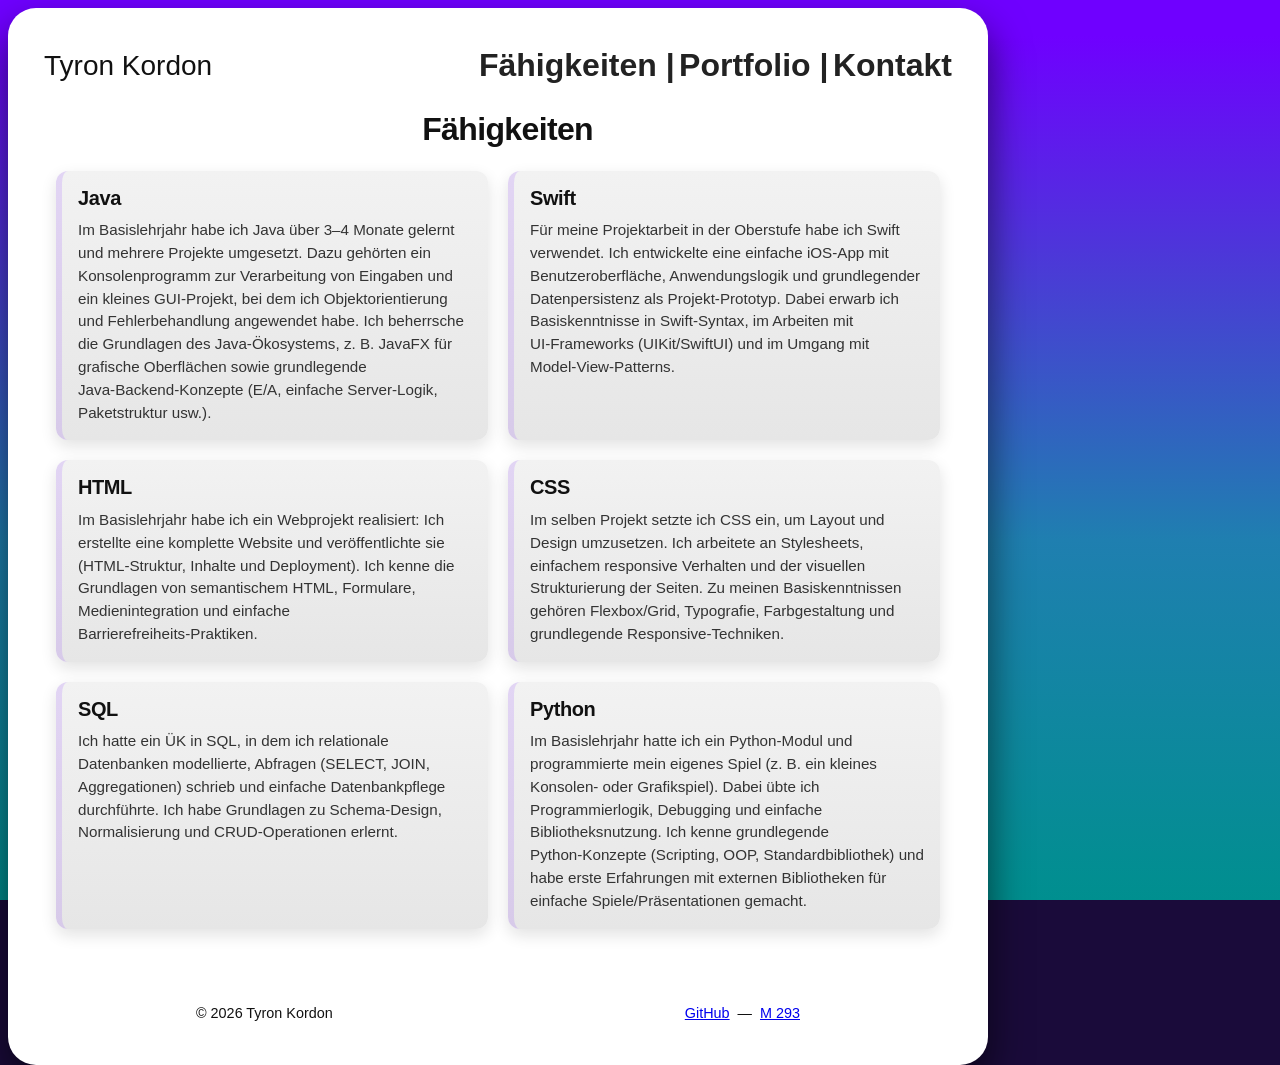
==== Fähigkeiten.html @ 7b0fc05e "add in every html file a div class named card and fixed style bugs because the mobile width(402px) h" ====
<!doctype html>
<html lang="de">
  <head>
    <meta charset="utf-8" />
    <meta name="viewport" content="width=device-width, initial-scale=1" />
    <link rel="stylesheet" href="css/styles.css" />
    <title>Tyron Kordon - Fähigkeiten</title>
  </head>
  <body class ="index-page">
   <div class="card">
   <header>
      <a href="index.html"><h3 class="header-title">Tyron Kordon</h3></a>
      <nav>
        <a href="Fähigkeiten.html" class="nav-link">Fähigkeiten |</a>
        <a href="Portfolio.html" class="nav-link">Portfolio |</a>
        <a href="Kontakt.html" class="nav-link">Kontakt</a>
      </nav>
    </header>

    <main>
      <section>
        <h1 class="page-title">Fähigkeiten</h1>

        <div class="skills-list">
          <article class="skill">
            <h2>Java</h2>
            <p class="skill-description">
              Im Basislehrjahr habe ich Java über 3–4 Monate gelernt und mehrere
              Projekte umgesetzt. Dazu gehörten ein Konsolenprogramm zur
              Verarbeitung von Eingaben und ein kleines GUI‑Projekt, bei dem ich
              Objektorientierung und Fehlerbehandlung angewendet habe. Ich
              beherrsche die Grundlagen des Java‑Ökosystems, z. B. JavaFX für
              grafische Oberflächen sowie grundlegende Java‑Backend‑Konzepte
              (E/A, einfache Server‑Logik, Paketstruktur usw.).
            </p>
          </article>

          <article class="skill">
            <h2>Swift</h2>
            <p class="skill-description">
              Für meine Projektarbeit in der Oberstufe habe ich Swift verwendet.
              Ich entwickelte eine einfache iOS‑App mit Benutzeroberfläche,
              Anwendungslogik und grundlegender Datenpersistenz als
              Projekt‑Prototyp. Dabei erwarb ich Basiskenntnisse in
              Swift‑Syntax, im Arbeiten mit UI‑Frameworks (UIKit/SwiftUI) und im
              Umgang mit Model‑View‑Patterns.
            </p>
          </article>

          <article class="skill">
            <h2>HTML</h2>
            <p class="skill-description">
              Im Basislehrjahr habe ich ein Webprojekt realisiert: Ich erstellte
              eine komplette Website und veröffentlichte sie (HTML‑Struktur,
              Inhalte und Deployment). Ich kenne die Grundlagen von semantischem
              HTML, Formulare, Medienintegration und einfache
              Barrierefreiheits‑Praktiken.
            </p>
          </article>

          <article class="skill">
            <h2>CSS</h2>
            <p class="skill-description">
              Im selben Projekt setzte ich CSS ein, um Layout und Design
              umzusetzen. Ich arbeitete an Stylesheets, einfachem responsive
              Verhalten und der visuellen Strukturierung der Seiten. Zu meinen
              Basiskenntnissen gehören Flexbox/Grid, Typografie, Farbgestaltung
              und grundlegende Responsive‑Techniken.
            </p>
          </article>

          <article class="skill">
            <h2>SQL</h2>
            <p class="skill-description">
              Ich hatte ein ÜK in SQL, in dem ich relationale Datenbanken
              modellierte, Abfragen (SELECT, JOIN, Aggregationen) schrieb und
              einfache Datenbankpflege durchführte. Ich habe Grundlagen zu
              Schema‑Design, Normalisierung und CRUD‑Operationen erlernt.
            </p>
          </article>

          <article class="skill">
            <h2>Python</h2>
            <p class="skill-description">
              Im Basislehrjahr hatte ich ein Python‑Modul und programmierte mein
              eigenes Spiel (z. B. ein kleines Konsolen‑ oder Grafikspiel).
              Dabei übte ich Programmierlogik, Debugging und einfache
              Bibliotheksnutzung. Ich kenne grundlegende Python‑Konzepte
              (Scripting, OOP, Standardbibliothek) und habe erste Erfahrungen
              mit externen Bibliotheken für einfache Spiele/Präsentationen
              gemacht.
            </p>
          </article>
        </div>
      </section>
    </main>

    <footer class="footer">
      <nav class="footer-nav">
        <p id="Tyron-Kordon">&copy; 2026 Tyron Kordon</p>
          <div class="footer-links">
            <a href="https://github.com/Tyron-Kordon" class="github-link" target="_blank">GitHub</a>
            <span class="sep">—</span>
            <a
              href="https://www.modulbaukasten.ch/module/293/1/de-DE?degree=13d8d40b-6d82-eb11-a812-0022486f6f83&title=Webauftritt-erstellen-und-veröffentlichen"
              class="modulbaukasten-link"
              target="_blank"
              >M 293</a
            >
          </div>
      </nav>
    </footer>
   </div>
  </body>
</html>
---- css/styles.css ----
html {
  height: 100%;
  margin: 0;
  padding-bottom: 7.7rem; /* space for footer */
  background-color: #1a0b3a; /* dark base to enhance contrast */
  /* vibrant purple-to-teal background using radial highlight + linear gradient */
  background-image:
    radial-gradient(
      900px 420px at 50% 0%,
      rgba(111, 0, 255, 0.95),
      rgba(111, 0, 255, 0) 35%
    ),
    linear-gradient(180deg, #6f00ff 4%, #4a3bd6 30%, #1f7fb0 60%, #008f8f 100%);
  background-repeat: no-repeat;
  background-attachment: fixed;
}

/* Centered white card with rounded corners and teal border */
body.index-page {
  padding: 20px;
  max-width: 600px;
  background: #fff;
  border-radius: 28px;
  box-shadow: 0 20px 40px rgba(0, 0, 0, 0.6);
  border: none; /* remove blue/teal outline */

  /* Portfolio: ensure page title stays above images and images are centered */
  h1 {
    position: relative;
    z-index: 20;
    display: inline-block;
    padding: 0 0.6rem;
    margin-top: 0.6rem;
    text-align: center;
  }

  /* header nav underline on hover (applies on Portfolio too) */
  header .nav-link:hover,
  header .nav-link:focus {
    text-decoration: underline;
    text-underline-offset: 4px;
  }
  box-sizing: border-box;
  display: flex;
  flex-direction: column;
  min-height: calc(100vh - 3rem);
  font-family: "Segoe UI", Tahoma, Geneva, Verdana, sans-serif;
}

header {
  display: flex;
  align-items: center;
  justify-content: space-between;
  gap: 1rem;
  margin-bottom: 1.2rem;
  padding-top: 0.2rem;
}

.header-title {
  margin: 0;
  font-size: 1.35rem;
  font-weight: 500;
  color: #111;
  text-decoration: none;
}

.header-title:link {
  text-decoration: none;
}

header > a,
header > a:link,
header > a:visited,
header > a:hover,
header > a:active {
  text-decoration: none;
  color: inherit;
}

header > a .header-title {
  text-decoration: none;
}

.nav-link {
  text-decoration: none;
  color: #222;
  font-size: 0.75rem;
  font-weight: 600;
}

.footer {
  margin-top: auto;
  padding-top: 1.25rem;
}

.footer-nav {
  display: flex;
  align-items: center;
  justify-content: space-between;
  gap: 1rem;
  width: 100%;
}

/* Footer text styling */
.footer-nav p,
.footer-links {
  color: #111;
  font-size: 0.9rem;
}

h1, .page-title {
  font-family: "Segoe UI", Tahoma, Geneva, Verdana, sans-serif;
  font-size: 2.2rem;
  line-height: 1.05;
  margin: 0 0 1rem 0;
  color: #111;
  font-weight: 800;
  text-align: center;
  letter-spacing: -0.02em;
}

.project-title, .about-me h2, .contact-column h2, h1 {
  font-family: "Segoe UI", Tahoma, Geneva, Verdana, sans-serif;
  font-size: 1.6rem;
  line-height: 1.15;
  margin: 1.25rem 0 0.75rem 0;
  color: #111;
  font-weight: 700;
  text-align: center;
}




.footer-links {
  display: flex;
  align-items: center;
  gap: 0.5rem;
}

#Tyron-Kordon {
  margin: 0;
}

.profile-pic {
  display: block;
  margin: 0.5rem auto 1.1rem auto;
  width: 300px;
  height: 300px;
  object-fit: cover;
  border-radius: 50%;
  border: none;
  box-shadow: 0 6px 18px rgba(0, 0, 0, 0.25);
}

.about-me {
  text-align: center;
  padding: 0 0.5rem 1.25rem 0.5rem;
}

.about-me h1 {
  font-size: 2.0rem;
  margin: 0 0 1rem 0;
  font-weight: 800;
}

.about-me p {
  max-width: 44rem;
  margin: 0.5rem auto;
  line-height: 1.8;
  color: #222;
  font-size: 1.05rem;
}

/* Navigation buttons styled like pills */
.nav-buttons {
  display: grid;
  grid-template-columns: repeat(2, minmax(140px, 1fr));
  gap: 1rem 1.25rem;
  justify-content: center;
  padding: 2rem 0 1.2rem 0;
  max-width: 360px;
  margin: 0 auto;
}

.nav-buttons button {
  border: none;
  color: #fff;
  padding: 0.65rem 1.6rem;
  border-radius: 20px;
  font-size: 1rem;
  cursor: pointer;
  box-shadow: 0 6px 14px rgba(0, 0, 0, 0.25);
}

.fähigkeiten-button {
  background: #344650;
}
.kontakt-button {
  background: #e45a44;
  grid-column: 1 / -1;
  justify-self: center;
  min-width: 140px;
}
.portfolio-button {
  background: #2fb46a;
}

.nav-buttons button:hover {
  transform: translateY(-3px);
}



.skills-list {
  display: grid;
  grid-template-columns: 1fr;
  gap: 1rem;
  padding: 0.5rem;
}

.skill {
  background: linear-gradient(180deg, #f2f2f2, #e6e6e6);
  border-radius: 12px;
  padding: 1rem;
  box-shadow: 0 6px 16px rgba(15, 15, 15, 0.12);
  margin-bottom: 0;
  border-left: 6px solid rgba(111, 0, 255, 0.12);
  transition:
    transform 200ms ease,
    box-shadow 200ms ease,
    border-color 200ms ease;
}

.skill:hover {
  transform: translateY(-6px);
  box-shadow: 0 14px 30px rgba(15, 15, 15, 0.18);
  border-left-color: rgba(111, 0, 255, 0.28);
}

.skill h2 {
  margin: 0 0 0.35rem 0;
  font-size: 1.25rem;
  color: #111;
  font-weight: 800;
  letter-spacing: -0.02em;
}

.skill-description {
  margin: 0;
  padding-top: 0.25rem;
  font-size: 0.95rem;
  color: #333;
  line-height: 1.5;
}

h1 {
  font-size: 2.2rem;
  margin: 0 0 1rem 0;
  color: #111;
  padding: 0.5rem 0.5rem 0 0.5rem;
}

@media (min-width: 820px) {
  .skills-list {
    grid-template-columns: 1fr 1fr;
    gap: 1.25rem;
  }
  body.index-page {
    max-width: 980px;
  }
}



.project-title {
  font-size: 1.3rem;
  text-align: center;
  margin: 0.5rem 0 0.25rem 0;
  color: #111;
  font-weight: 500;
}

.project-description {
  color: #333;
  text-align: center;
  padding-bottom: 1rem;
}

.project-image {
  display: block;
  margin-bottom: 1rem;
  width: 100%;
  max-width: 400px;
  height: auto;
  border-radius: 12px;
  box-shadow: 0 6px 18px rgba(0, 0, 0, 0.25);
}

.page-title {
  font-size: 2rem;
  text-align: center;
  color: #111;
  padding: 0.5rem;
  display: block;
  margin: 0 auto 1rem;
  width: 100%;
}

/* Kontakt page specific layout adjustments */
main {
  padding: 0 1.25rem 1.5rem 1.25rem;
}

.contact-photo {
  text-align: center;
  margin: 1.5rem 0;
}

.contact-image {
  width: 340px;
  max-width: 80%;
  height: auto;
  display: inline-block;
  border-radius: 8px;
  box-shadow: 0 10px 30px rgba(0,0,0,0.18);
}

.contact-layout {
  padding: 0 0.6rem 2.5rem 0.6rem;
  display: block;
}

.contact-column {
  max-width: 720px;
  margin: 0 auto;
  padding: 0 0.5rem;
  color: #111;
}

.contact-column h2 {
  text-align: left;
  font-size: 2rem;
  margin: 2.5rem 0 0.6rem 0;
  font-weight: 800;
  color: #111;
}

.contact-column p {
  text-align: left;
  font-size: 1.05rem;
  line-height: 1.7;
  color: #222;
  margin: 0 0 1.25rem 0;
}

/* Footer spacing similar to screenshot: three items spaced evenly */
.footer-nav {
  display: flex;
  align-items: center;
  justify-content: space-around;
  gap: 1rem;
  width: 100%;
  padding: 1.5rem 0;
}



.instagram-link{
  text-decoration: none;
}

.instagram-link:hover {
  color: #401482;
  font-weight: 600;
}


/* ===== IPAD LAYOUT ===== */

@media (min-width: 800px) {
  .header-title {
    font-size: 1.75rem;
    padding-left: 1rem;
    padding-top: 1rem;
  }

  nav {
    padding-right: 1rem;
    padding-top: 1rem;
  }  
}

@media (min-width: 800px) {
  .nav-link {
    font-size: 2rem;
  }
}
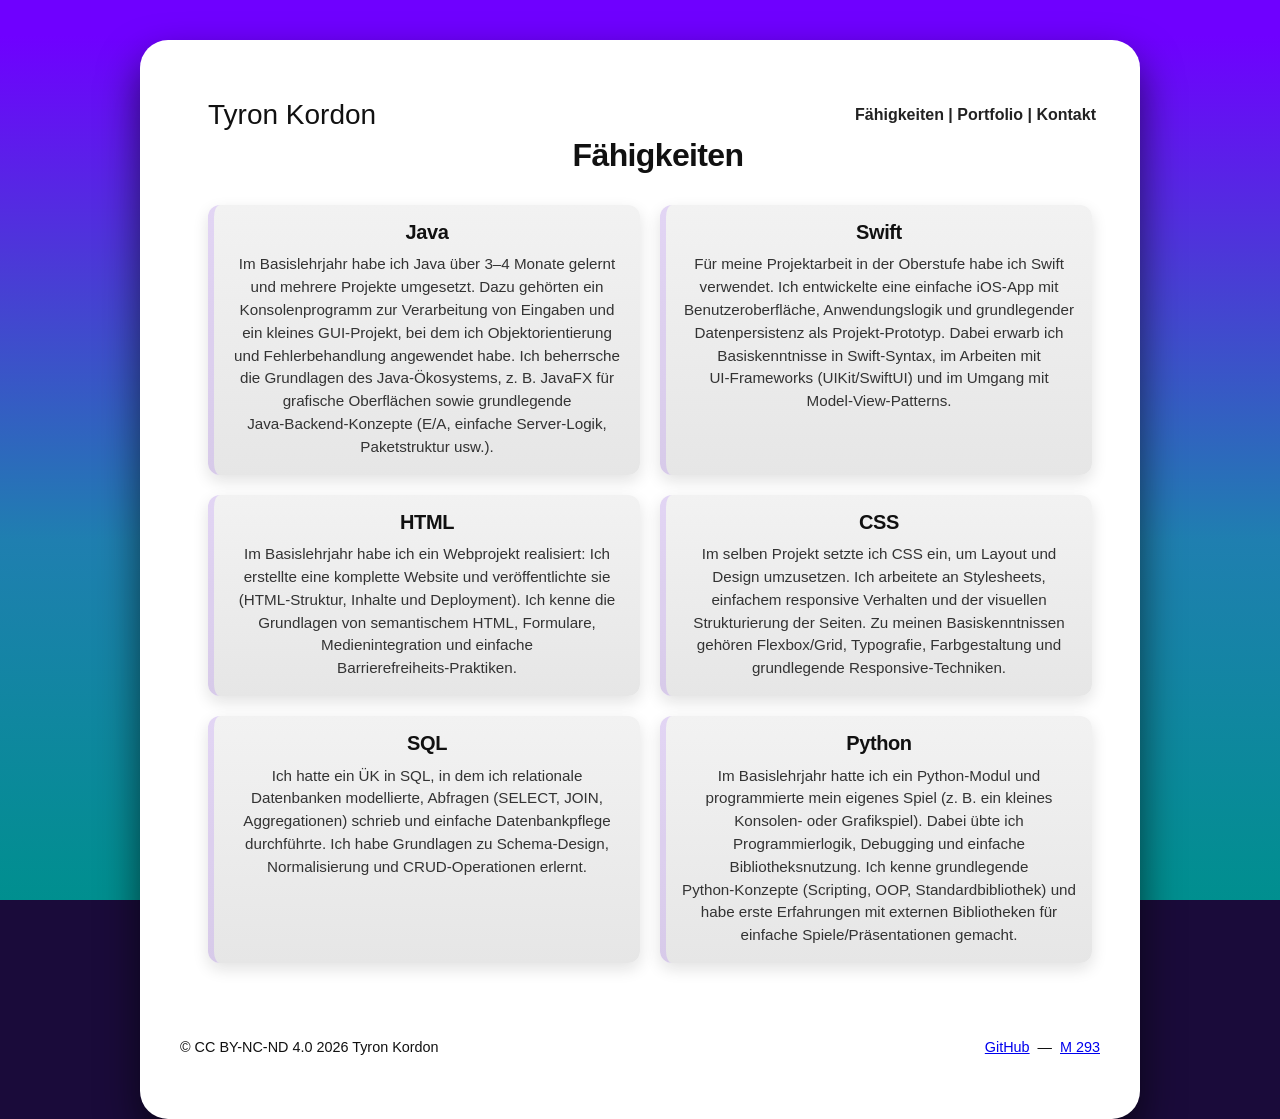
==== commit 3bd747e5: "add copyright symboles" ====
--- a/Fähigkeiten.html
+++ b/Fähigkeiten.html
@@ -97,7 +97,7 @@
 
     <footer class="footer">
       <nav class="footer-nav">
-        <p id="Tyron-Kordon">&copy; 2026 Tyron Kordon</p>
+        <p id="Tyron-Kordon">&copy; CC BY-NC-ND 4.0 2026 Tyron Kordon</p>
           <div class="footer-links">
             <a href="https://github.com/Tyron-Kordon" class="github-link" target="_blank">GitHub</a>
             <span class="sep">—</span>
--- a/css/styles.css
+++ b/css/styles.css
@@ -15,37 +15,20 @@
   background-attachment: fixed;
 }
 
-/* Centered white card with rounded corners and teal border */
+/* Global typography and base layout for index page */
 body.index-page {
   padding: 20px;
-  max-width: 600px;
   background: #fff;
   border-radius: 28px;
   box-shadow: 0 20px 40px rgba(0, 0, 0, 0.6);
   border: none; /* remove blue/teal outline */
-
-  /* Portfolio: ensure page title stays above images and images are centered */
-  h1 {
-    position: relative;
-    z-index: 20;
-    display: inline-block;
-    padding: 0 0.6rem;
-    margin-top: 0.6rem;
-    text-align: center;
-  }
-
-  /* header nav underline on hover (applies on Portfolio too) */
-  header .nav-link:hover,
-  header .nav-link:focus {
-    text-decoration: underline;
-    text-underline-offset: 4px;
-  }
   box-sizing: border-box;
   display: flex;
   flex-direction: column;
   min-height: calc(100vh - 3rem);
   font-family: "Segoe UI", Tahoma, Geneva, Verdana, sans-serif;
 }
+
 
 header {
   display: flex;
@@ -61,10 +44,6 @@
   font-size: 1.35rem;
   font-weight: 500;
   color: #111;
-  text-decoration: none;
-}
-
-.header-title:link {
   text-decoration: none;
 }
 
@@ -77,10 +56,6 @@
   color: inherit;
 }
 
-header > a .header-title {
-  text-decoration: none;
-}
-
 .nav-link {
   text-decoration: none;
   color: #222;
@@ -88,6 +63,7 @@
   font-weight: 600;
 }
 
+
 .footer {
   margin-top: auto;
   padding-top: 1.25rem;
@@ -108,7 +84,10 @@
   font-size: 0.9rem;
 }
 
-h1, .page-title {
+
+/* Headings */
+h1,
+.page-title {
   font-family: "Segoe UI", Tahoma, Geneva, Verdana, sans-serif;
   font-size: 2.2rem;
   line-height: 1.05;
@@ -119,7 +98,9 @@
   letter-spacing: -0.02em;
 }
 
-.project-title, .about-me h2, .contact-column h2, h1 {
+.project-title,
+.about-me h2,
+.contact-column h2 {
   font-family: "Segoe UI", Tahoma, Geneva, Verdana, sans-serif;
   font-size: 1.6rem;
   line-height: 1.15;
@@ -128,8 +109,6 @@
   font-weight: 700;
   text-align: center;
 }
-
-
 
 
 .footer-links {
@@ -153,13 +132,14 @@
   box-shadow: 0 6px 18px rgba(0, 0, 0, 0.25);
 }
 
+
 .about-me {
   text-align: center;
   padding: 0 0.5rem 1.25rem 0.5rem;
 }
 
 .about-me h1 {
-  font-size: 2.0rem;
+  font-size: 2rem;
   margin: 0 0 1rem 0;
   font-weight: 800;
 }
@@ -173,6 +153,7 @@
 }
 
 /* Navigation buttons styled like pills */
+
 .nav-buttons {
   display: grid;
   grid-template-columns: repeat(2, minmax(140px, 1fr));
@@ -211,13 +192,13 @@
 }
 
 
-
 .skills-list {
   display: grid;
   grid-template-columns: 1fr;
   gap: 1rem;
   padding: 0.5rem;
 }
+
 
 .skill {
   background: linear-gradient(180deg, #f2f2f2, #e6e6e6);
@@ -226,10 +207,7 @@
   box-shadow: 0 6px 16px rgba(15, 15, 15, 0.12);
   margin-bottom: 0;
   border-left: 6px solid rgba(111, 0, 255, 0.12);
-  transition:
-    transform 200ms ease,
-    box-shadow 200ms ease,
-    border-color 200ms ease;
+  transition: transform 200ms ease, box-shadow 200ms ease, border-color 200ms ease;
 }
 
 .skill:hover {
@@ -261,6 +239,7 @@
   padding: 0.5rem 0.5rem 0 0.5rem;
 }
 
+
 @media (min-width: 820px) {
   .skills-list {
     grid-template-columns: 1fr 1fr;
@@ -272,7 +251,6 @@
 }
 
 
-
 .project-title {
   font-size: 1.3rem;
   text-align: center;
@@ -288,7 +266,7 @@
 }
 
 .project-image {
-  display: block;
+  display: flex;
   margin-bottom: 1rem;
   width: 100%;
   max-width: 400px;
@@ -308,6 +286,7 @@
 }
 
 /* Kontakt page specific layout adjustments */
+
 main {
   padding: 0 1.25rem 1.5rem 1.25rem;
 }
@@ -323,7 +302,7 @@
   height: auto;
   display: inline-block;
   border-radius: 8px;
-  box-shadow: 0 10px 30px rgba(0,0,0,0.18);
+  box-shadow: 0 10px 30px rgba(0, 0, 0, 0.18);
 }
 
 .contact-layout {
@@ -355,6 +334,7 @@
 }
 
 /* Footer spacing similar to screenshot: three items spaced evenly */
+
 .footer-nav {
   display: flex;
   align-items: center;
@@ -364,9 +344,7 @@
   padding: 1.5rem 0;
 }
 
-
-
-.instagram-link{
+.instagram-link {
   text-decoration: none;
 }
 
@@ -375,8 +353,7 @@
   font-weight: 600;
 }
 
-
-/* ===== IPAD LAYOUT ===== */
+/* ===== IPAD/LAPTOP/LARGE LAYOUTS ===== */
 
 @media (min-width: 800px) {
   .header-title {
@@ -388,11 +365,78 @@
   nav {
     padding-right: 1rem;
     padding-top: 1rem;
-  }  
-}
-
-@media (min-width: 800px) {
+  }
+
   .nav-link {
-    font-size: 2rem;
-  }
-}
+    font-size: 1rem;
+  }
+
+  .footer-nav {
+    justify-content: space-between;
+  }
+}
+
+@media (min-width: 1024px) {
+  body.index-page {
+    width: 1000px;
+    max-width: 1100px;
+    margin: 40px auto;
+    padding: 40px;
+    border-radius: 28px;
+  }
+
+  /* Keep header and main content aligned to the centered card */
+  header {
+    width: 100%;
+    max-width: 1100px;
+    margin: 0 auto;
+    padding-left: 0.75rem;
+    padding-right: 0.75rem;
+  }
+
+  main,
+  .contact-column,
+  .about-me {
+    margin-left: auto;
+    margin-right: auto;
+    text-align: center;
+    width: 100%;
+    max-width: 900px;
+  }
+  /* Center project images on larger viewports */
+  .project-image {
+    display: block;
+    margin-left: auto;
+    margin-right: auto;
+  }
+}
+
+@media (min-width: 1440px) {
+  body.index-page {
+    width: 1200px;
+    max-width: 1200px;
+    margin: 40px auto;
+    padding: 40px;
+    border-radius: 28px;
+  }
+
+  /* Keep header and main content aligned to the centered card */
+  header {
+    width: 100%;
+    max-width: 1100px;
+    margin: 0 auto;
+    padding-left: 0.75rem;
+    padding-right: 0.75rem;
+  }
+
+  main,
+  .contact-column,
+  .about-me {
+    margin-left: auto;
+    margin-right: auto;
+    text-align: center;
+    width: 100%;
+    max-width: 900px;
+  }
+}
+
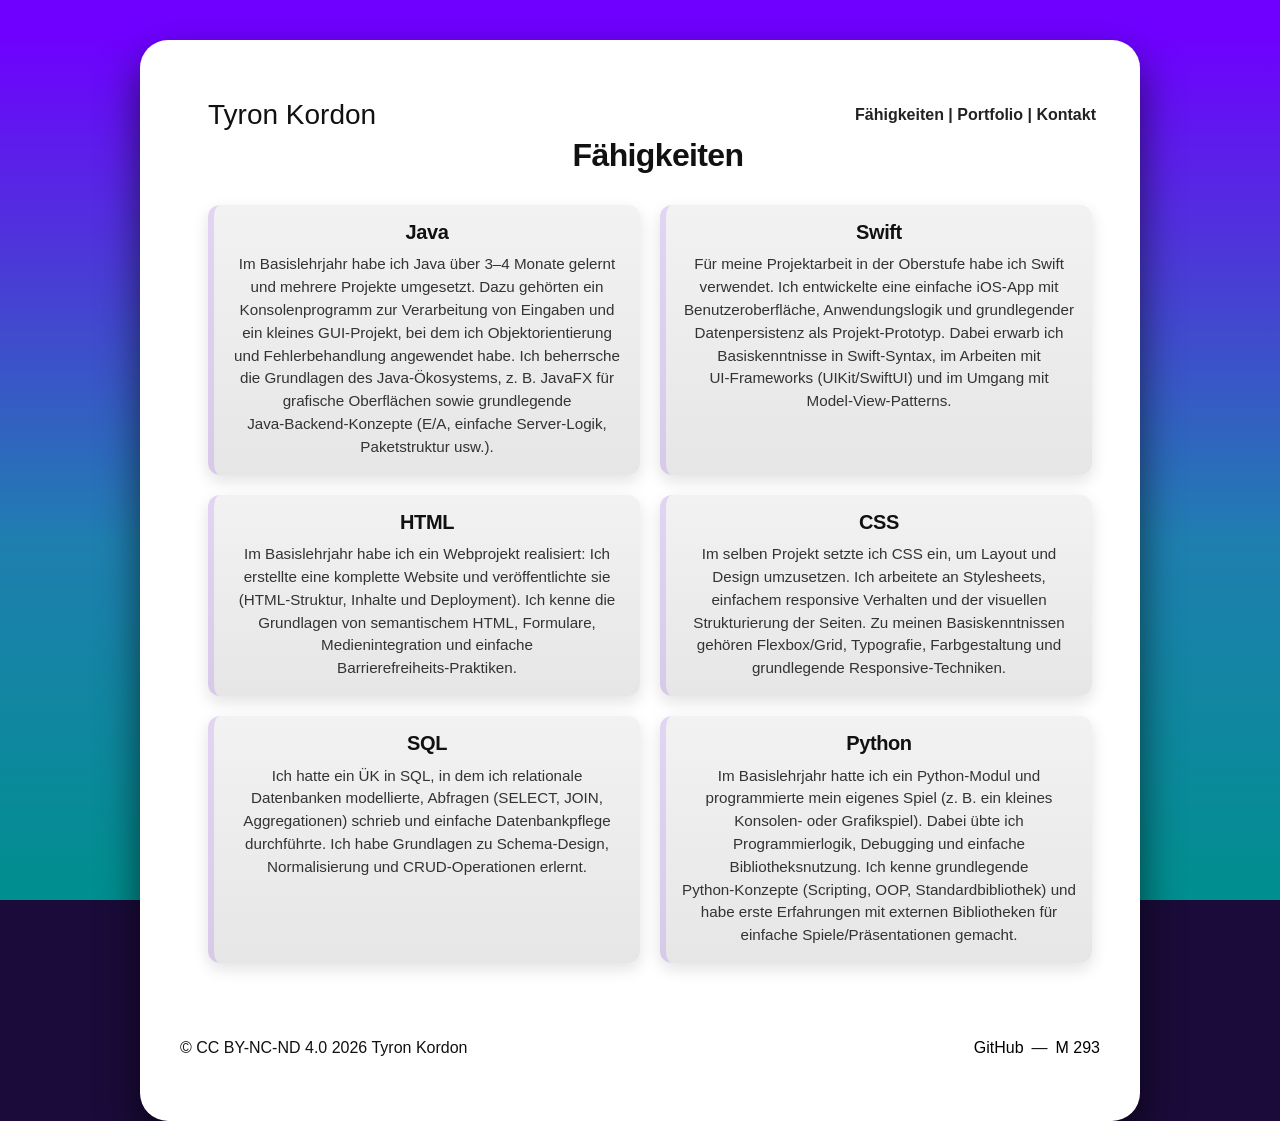
==== commit 27059025: "Aufräumen: HTML/CSS + sichere externe Links Vereinheitlicht charset/lang; entfernt .card; semantisch" ====
--- a/Fähigkeiten.html
+++ b/Fähigkeiten.html
@@ -6,8 +6,8 @@
     <link rel="stylesheet" href="css/styles.css" />
     <title>Tyron Kordon - Fähigkeiten</title>
   </head>
-  <body class ="index-page">
-   <div class="card">
+  <body class="index-page">
+
    <header>
       <a href="index.html"><h3 class="header-title">Tyron Kordon</h3></a>
       <nav>
@@ -99,17 +99,17 @@
       <nav class="footer-nav">
         <p id="Tyron-Kordon">&copy; CC BY-NC-ND 4.0 2026 Tyron Kordon</p>
           <div class="footer-links">
-            <a href="https://github.com/Tyron-Kordon" class="github-link" target="_blank">GitHub</a>
+            <a href="https://github.com/Tyron-Kordon" class="github-link" target="_blank" rel="noopener noreferrer">GitHub</a>
             <span class="sep">—</span>
             <a
               href="https://www.modulbaukasten.ch/module/293/1/de-DE?degree=13d8d40b-6d82-eb11-a812-0022486f6f83&title=Webauftritt-erstellen-und-veröffentlichen"
               class="modulbaukasten-link"
               target="_blank"
+              rel="noopener noreferrer"
               >M 293</a
             >
           </div>
       </nav>
     </footer>
-   </div>
   </body>
 </html>
--- a/css/styles.css
+++ b/css/styles.css
@@ -29,7 +29,6 @@
   font-family: "Segoe UI", Tahoma, Geneva, Verdana, sans-serif;
 }
 
-
 header {
   display: flex;
   align-items: center;
@@ -63,27 +62,33 @@
   font-weight: 600;
 }
 
+.nav-link:hover {
+  text-decoration: underline;
+}
 
 .footer {
   margin-top: auto;
   padding-top: 1.25rem;
 }
 
-.footer-nav {
-  display: flex;
-  align-items: center;
-  justify-content: space-between;
-  gap: 1rem;
-  width: 100%;
-}
-
 /* Footer text styling */
 .footer-nav p,
 .footer-links {
   color: #111;
-  font-size: 0.9rem;
-}
-
+  font-size: 0.8rem;
+}
+
+.github-link,
+.modulbaukasten-link {
+  text-decoration: none;
+  color: black;
+}
+
+.github-link:hover,
+.modulbaukasten-link:hover {
+  color: #759ed8;
+  text-decoration: underline;
+}
 
 /* Headings */
 h1,
@@ -92,6 +97,7 @@
   font-size: 2.2rem;
   line-height: 1.05;
   margin: 0 0 1rem 0;
+  padding: 0.5rem 0.5rem 0 0.5rem;
   color: #111;
   font-weight: 800;
   text-align: center;
@@ -109,7 +115,6 @@
   font-weight: 700;
   text-align: center;
 }
-
 
 .footer-links {
   display: flex;
@@ -132,7 +137,6 @@
   box-shadow: 0 6px 18px rgba(0, 0, 0, 0.25);
 }
 
-
 .about-me {
   text-align: center;
   padding: 0 0.5rem 1.25rem 0.5rem;
@@ -164,13 +168,15 @@
   margin: 0 auto;
 }
 
-.nav-buttons button {
+.nav-buttons a {
+  display: inline-block;
+  text-decoration: none;
+  text-align: center;
   border: none;
   color: #fff;
   padding: 0.65rem 1.6rem;
   border-radius: 20px;
   font-size: 1rem;
-  cursor: pointer;
   box-shadow: 0 6px 14px rgba(0, 0, 0, 0.25);
 }
 
@@ -187,10 +193,9 @@
   background: #2fb46a;
 }
 
-.nav-buttons button:hover {
+.nav-buttons a:hover {
   transform: translateY(-3px);
 }
-
 
 .skills-list {
   display: grid;
@@ -198,7 +203,6 @@
   gap: 1rem;
   padding: 0.5rem;
 }
-
 
 .skill {
   background: linear-gradient(180deg, #f2f2f2, #e6e6e6);
@@ -207,7 +211,10 @@
   box-shadow: 0 6px 16px rgba(15, 15, 15, 0.12);
   margin-bottom: 0;
   border-left: 6px solid rgba(111, 0, 255, 0.12);
-  transition: transform 200ms ease, box-shadow 200ms ease, border-color 200ms ease;
+  transition:
+    transform 200ms ease,
+    box-shadow 200ms ease,
+    border-color 200ms ease;
 }
 
 .skill:hover {
@@ -232,14 +239,6 @@
   line-height: 1.5;
 }
 
-h1 {
-  font-size: 2.2rem;
-  margin: 0 0 1rem 0;
-  color: #111;
-  padding: 0.5rem 0.5rem 0 0.5rem;
-}
-
-
 @media (min-width: 820px) {
   .skills-list {
     grid-template-columns: 1fr 1fr;
@@ -250,7 +249,6 @@
   }
 }
 
-
 .project-title {
   font-size: 1.3rem;
   text-align: center;
@@ -266,8 +264,8 @@
 }
 
 .project-image {
-  display: flex;
-  margin-bottom: 1rem;
+  display: block;
+  margin: 0 auto 1rem;
   width: 100%;
   max-width: 400px;
   height: auto;
@@ -373,6 +371,11 @@
 
   .footer-nav {
     justify-content: space-between;
+  }
+  /* Increase footer nav font size on medium viewports */
+  .footer-nav p,
+  .footer-links {
+    font-size: 1rem;
   }
 }
 
@@ -409,6 +412,11 @@
     margin-left: auto;
     margin-right: auto;
   }
+
+  .footer-nav p,
+  .footer-links {
+    font-size: 1rem;
+  }
 }
 
 @media (min-width: 1440px) {
@@ -438,5 +446,9 @@
     width: 100%;
     max-width: 900px;
   }
-}
-
+  /* Increase footer nav font size on larger viewports */
+  .footer-nav p,
+  .footer-links {
+    font-size: 1.3rem;
+  }
+}
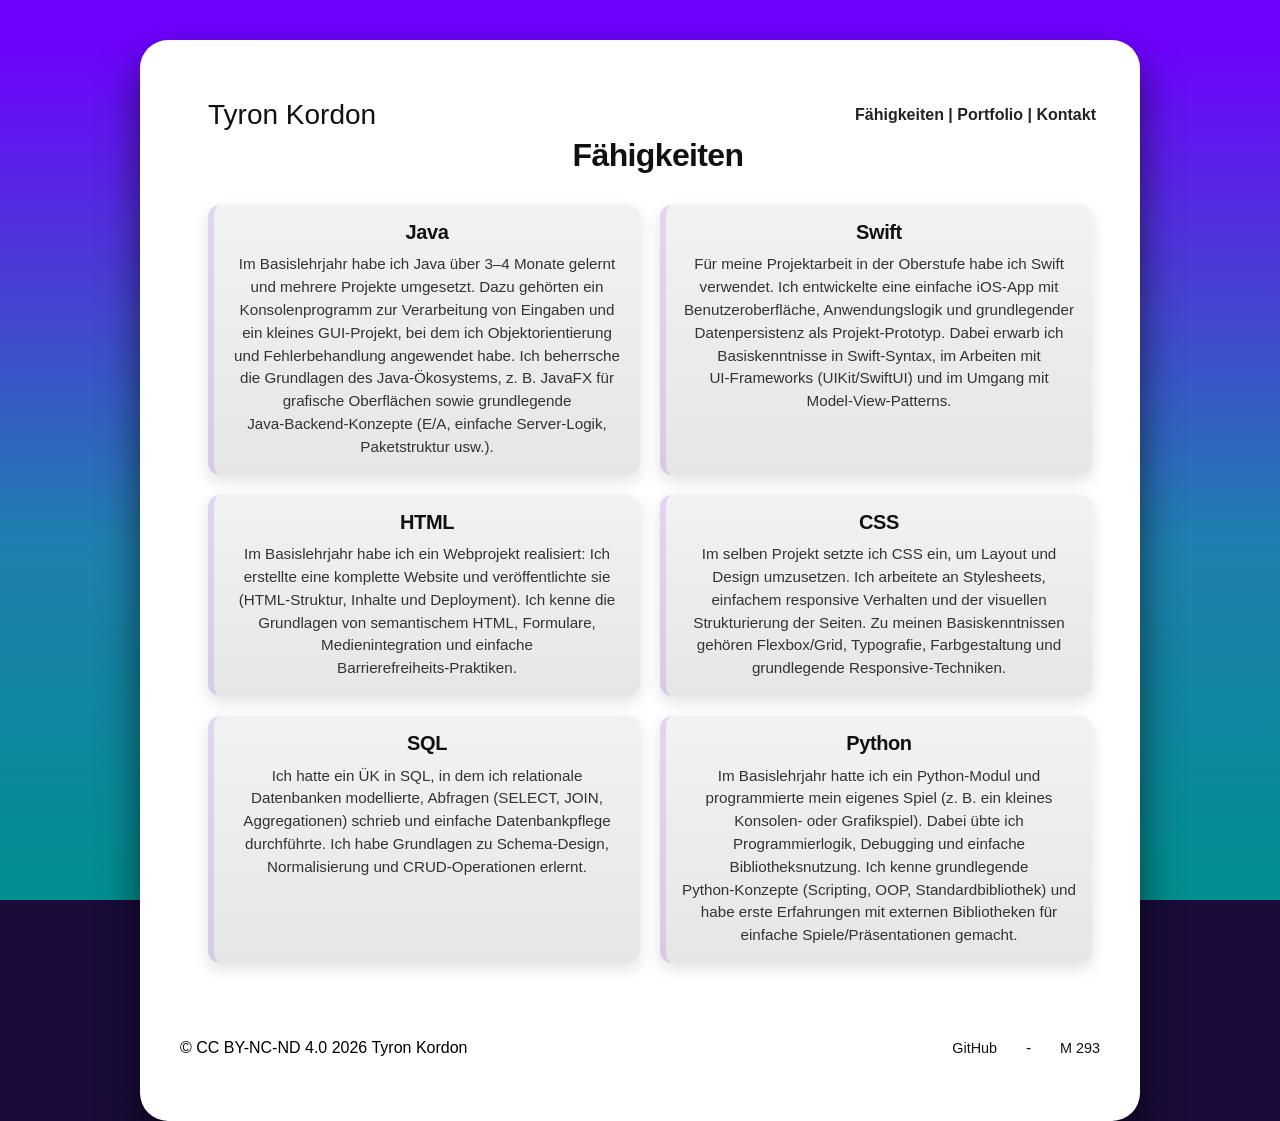
==== commit 353923c6: "Design: Header/Footer vereinheitlicht + CSS-Refactor Vereinheitlicht Footer auf allen Seiten (, , , " ====
--- a/Fähigkeiten.html
+++ b/Fähigkeiten.html
@@ -97,19 +97,17 @@
 
     <footer class="footer">
       <nav class="footer-nav">
-        <p id="Tyron-Kordon">&copy; CC BY-NC-ND 4.0 2026 Tyron Kordon</p>
+        <div class="footer-left">
+          <p id="Tyron-Kordon">&copy; CC BY-NC-ND 4.0 2026 Tyron Kordon</p>
+        </div>
+        <div class="footer-center"></div>
+        <div class="footer-right">
           <div class="footer-links">
             <a href="https://github.com/Tyron-Kordon" class="github-link" target="_blank" rel="noopener noreferrer">GitHub</a>
-            <span class="sep">—</span>
-            <a
-              href="https://www.modulbaukasten.ch/module/293/1/de-DE?degree=13d8d40b-6d82-eb11-a812-0022486f6f83&title=Webauftritt-erstellen-und-veröffentlichen"
-              class="modulbaukasten-link"
-              target="_blank"
-              rel="noopener noreferrer"
-              >M 293</a
-            >
+            <span class="sep"> - </span>
+            <a href="https://www.modulbaukasten.ch/module/293/1/de-DE?degree=13d8d40b-6d82-eb11-a812-0022486f6f83&title=Webauftritt-erstellen-und-veröffentlichen" class="modulbaukasten-link" target="_blank" rel="noopener noreferrer">M 293</a>
           </div>
+        </div>
       </nav>
     </footer>
-  </body>
 </html>
--- a/css/styles.css
+++ b/css/styles.css
@@ -40,7 +40,7 @@
 
 .header-title {
   margin: 0;
-  font-size: 1.35rem;
+  font-size: 1.45rem;
   font-weight: 500;
   color: #111;
   text-decoration: none;
@@ -72,22 +72,92 @@
 }
 
 /* Footer text styling */
-.footer-nav p,
-.footer-links {
-  color: #111;
-  font-size: 0.8rem;
-}
-
+/* Footer layout split into three areas: left / center / right */
+.footer-nav {
+  display: flex;
+  align-items: center;
+  justify-content: space-between;
+  gap: 1rem;
+  width: 100%;
+  padding: 0.5rem 0;
+}
+
+.footer-left,
+.footer-center,
+.footer-right {
+  display: flex;
+  align-items: center;
+}
+
+.footer-left {
+  flex: 0 0 auto;
+}
+
+.footer-center {
+  flex: 1 1 auto;
+  justify-content: center;
+}
+
+.footer-right {
+  flex: 0 0 auto;
+  justify-content: flex-end;
+}
 .github-link,
 .modulbaukasten-link {
   text-decoration: none;
-  color: black;
+  color: #111;
+  font-weight: 500;
 }
 
 .github-link:hover,
 .modulbaukasten-link:hover {
-  color: #759ed8;
+  color: #111;
   text-decoration: underline;
+}
+
+/* Footer small text + spacing for mobile */
+.footer-left p,
+.footer-center a,
+.footer-right a {
+  font-size: 0.9rem;
+}
+
+.sep {
+  color: #111;
+  margin: 0 0.6rem;
+  font-weight: 500;
+}
+
+/* Spread footer links on larger viewports so they don't sit too centered */
+.footer-right .footer-links {
+  display: flex;
+  align-items: center;
+  gap: 0.6rem;
+}
+
+@media (min-width: 800px) {
+  .footer-right .footer-links {
+    gap: 1.2rem;
+  }
+}
+
+@media (max-width: 600px) {
+  .footer-nav {
+    flex-direction: row;
+    align-items: center;
+    gap: 0.5rem;
+  }
+  .footer-left,
+  .footer-center,
+  .footer-right {
+    flex: 1 1 0;
+  }
+  .footer-left { text-align: left; }
+  .footer-center { text-align: center; }
+  .footer-right { text-align: right; }
+  .footer-left p,
+  .footer-center a,
+  .footer-right a { font-size: 0.85rem; }
 }
 
 /* Headings */
@@ -334,11 +404,6 @@
 /* Footer spacing similar to screenshot: three items spaced evenly */
 
 .footer-nav {
-  display: flex;
-  align-items: center;
-  justify-content: space-around;
-  gap: 1rem;
-  width: 100%;
   padding: 1.5rem 0;
 }
 
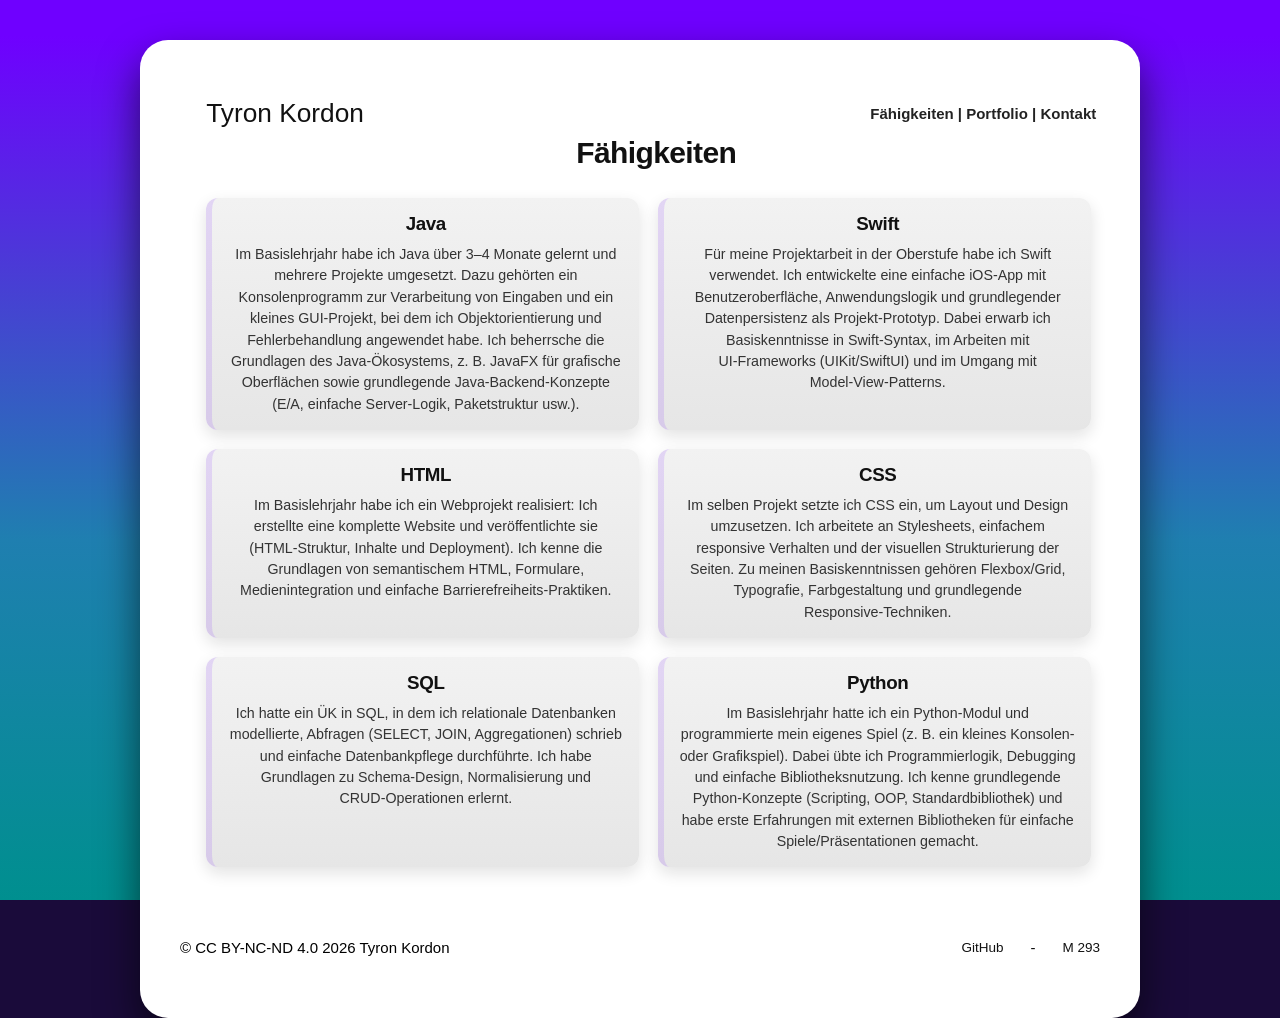
==== commit c88c184f: "fix: quick fixes — close body tag, lazy-load images" ====
--- a/Fähigkeiten.html
+++ b/Fähigkeiten.html
@@ -110,4 +110,5 @@
         </div>
       </nav>
     </footer>
+  </body>
 </html>
--- a/css/styles.css
+++ b/css/styles.css
@@ -1,6 +1,8 @@
 html {
   height: 100%;
   margin: 0;
+  /* reduce overall size slightly: 15px (was 16px default) */
+  font-size: 15px;
   padding-bottom: 7.7rem; /* space for footer */
   background-color: #1a0b3a; /* dark base to enhance contrast */
   /* vibrant purple-to-teal background using radial highlight + linear gradient */
@@ -142,22 +144,26 @@
 }
 
 @media (max-width: 600px) {
+  /* Stack footer items vertically and center them on small screens */
   .footer-nav {
-    flex-direction: row;
+    flex-direction: column;
     align-items: center;
-    gap: 0.5rem;
+    gap: 0.35rem;
   }
   .footer-left,
   .footer-center,
   .footer-right {
-    flex: 1 1 0;
-  }
-  .footer-left { text-align: left; }
-  .footer-center { text-align: center; }
-  .footer-right { text-align: right; }
+    width: 100%;
+    display: flex;
+    justify-content: center;
+    padding: 0.25rem 0;
+  }
+  .footer-left { order: 1; }
+  .footer-center { order: 2; }
+  .footer-right { order: 3; }
   .footer-left p,
-  .footer-center a,
-  .footer-right a { font-size: 0.85rem; }
+  .footer-center .footer-links,
+  .footer-right .footer-links { font-size: 0.85rem; }
 }
 
 /* Headings */
@@ -320,8 +326,9 @@
 }
 
 .project-title {
-  font-size: 1.3rem;
-  text-align: center;
+  font-size: 1.8rem;
+  text-align: center;
+  padding-top: 1.5rem;
   margin: 0.5rem 0 0.25rem 0;
   color: #111;
   font-weight: 500;
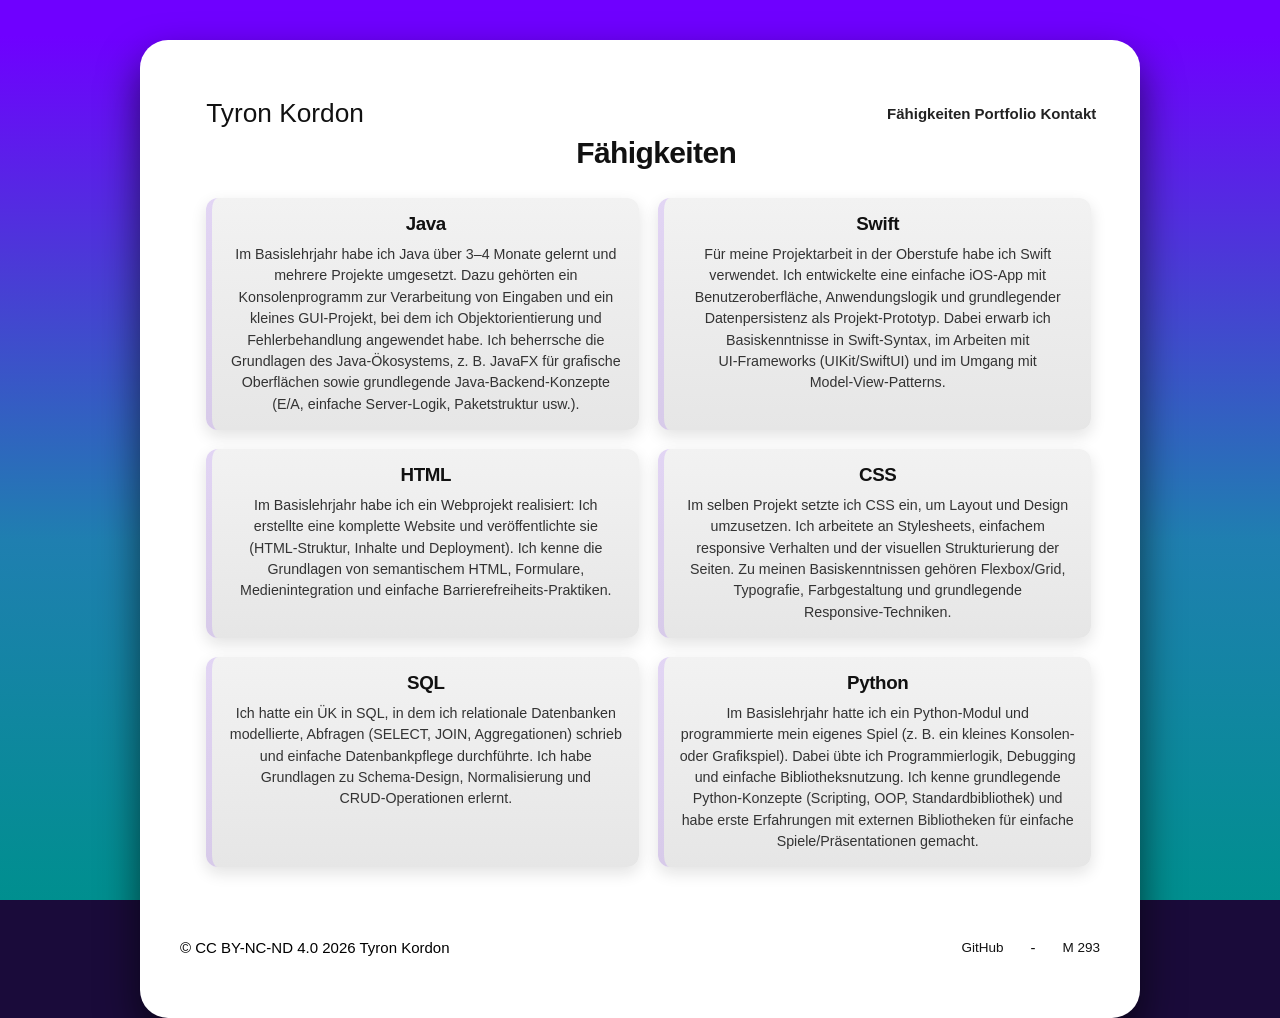
==== commit 50b9f5de: "change the navigation i added a hamburger menu for the mobile view" ====
--- a/Fähigkeiten.html
+++ b/Fähigkeiten.html
@@ -10,9 +10,14 @@
 
    <header>
       <a href="index.html"><h3 class="header-title">Tyron Kordon</h3></a>
-      <nav>
-        <a href="Fähigkeiten.html" class="nav-link">Fähigkeiten |</a>
-        <a href="Portfolio.html" class="nav-link">Portfolio |</a>
+      <button class="hamburger" id="hamburger" aria-label="Menü öffnen" aria-expanded="false">
+        <span></span>
+        <span></span>
+        <span></span>
+      </button>
+      <nav id="main-nav">
+        <a href="Fähigkeiten.html" class="nav-link">Fähigkeiten</a>
+        <a href="Portfolio.html" class="nav-link">Portfolio</a>
         <a href="Kontakt.html" class="nav-link">Kontakt</a>
       </nav>
     </header>
@@ -110,5 +115,14 @@
         </div>
       </nav>
     </footer>
+    <script>
+      const hamburger = document.getElementById('hamburger');
+      const nav = document.getElementById('main-nav');
+      hamburger.addEventListener('click', () => {
+        const isOpen = nav.classList.toggle('nav-open');
+        hamburger.classList.toggle('is-open', isOpen);
+        hamburger.setAttribute('aria-expanded', String(isOpen));
+      });
+    </script>
   </body>
 </html>
--- a/css/styles.css
+++ b/css/styles.css
@@ -38,6 +38,7 @@
   gap: 1rem;
   margin-bottom: 1.2rem;
   padding-top: 0.2rem;
+  position: relative;
 }
 
 .header-title {
@@ -66,6 +67,40 @@
 
 .nav-link:hover {
   text-decoration: underline;
+}
+
+/* Hamburger menu button */
+.hamburger {
+  display: none;
+  flex-direction: column;
+  justify-content: space-between;
+  width: 28px;
+  height: 20px;
+  background: none;
+  border: none;
+  cursor: pointer;
+  padding: 0;
+}
+
+.hamburger span {
+  display: block;
+  width: 100%;
+  height: 3px;
+  background-color: #222;
+  border-radius: 2px;
+  transition: transform 0.3s ease, opacity 0.3s ease;
+}
+
+.hamburger.is-open span:nth-child(1) {
+  transform: translateY(8.5px) rotate(45deg);
+}
+
+.hamburger.is-open span:nth-child(2) {
+  opacity: 0;
+}
+
+.hamburger.is-open span:nth-child(3) {
+  transform: translateY(-8.5px) rotate(-45deg);
 }
 
 .footer {
@@ -164,6 +199,34 @@
   .footer-left p,
   .footer-center .footer-links,
   .footer-right .footer-links { font-size: 0.85rem; }
+
+  /* Hamburger menu on mobile */
+  .hamburger {
+    display: flex;
+  }
+
+  #main-nav {
+    display: none;
+    position: absolute;
+    top: 56px;
+    right: 0;
+    background: #fff;
+    border-radius: 12px;
+    box-shadow: 0 8px 24px rgba(0, 0, 0, 0.18);
+    padding: 1rem 1.5rem;
+    flex-direction: column;
+    gap: 0.75rem;
+    z-index: 99;
+    min-width: 160px;
+  }
+
+  #main-nav.nav-open {
+    display: flex;
+  }
+
+  #main-nav .nav-link {
+    font-size: 1rem;
+  }
 }
 
 /* Headings */
@@ -350,6 +413,15 @@
   box-shadow: 0 6px 18px rgba(0, 0, 0, 0.25);
 }
 
+.project-video {
+  display: block;
+  margin: 0 auto 1rem;
+  width: 100%;
+  max-width: 640px;
+  border-radius: 12px;
+  box-shadow: 0 6px 18px rgba(0, 0, 0, 0.25);
+}
+
 .page-title {
   font-size: 2rem;
   text-align: center;
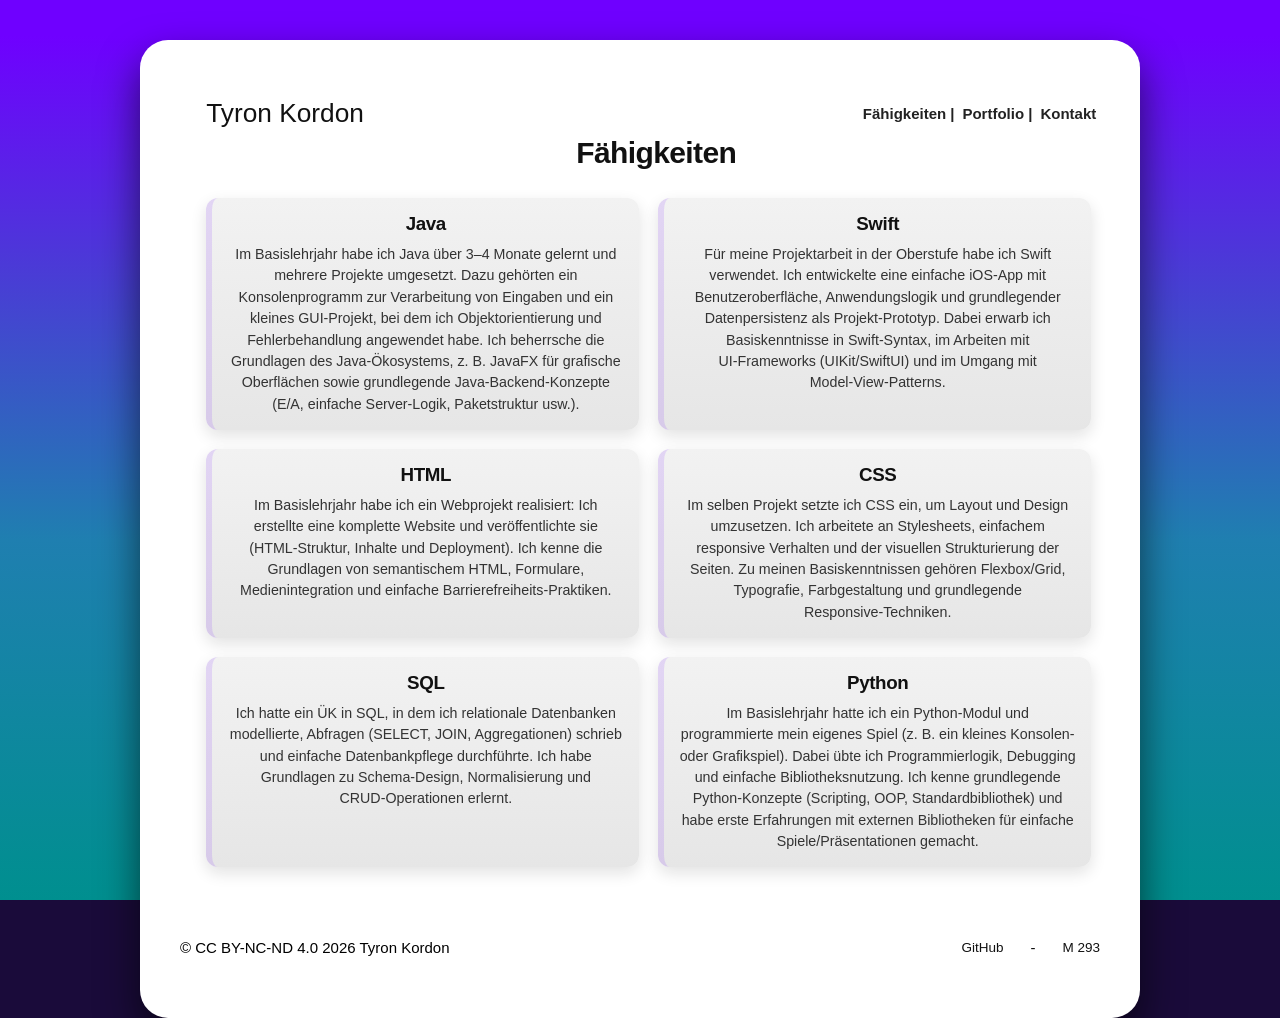
==== commit 427d1ff8: "fix some issues where the video was to huge and the header nav was not nice" ====
--- a/Fähigkeiten.html
+++ b/Fähigkeiten.html
@@ -16,9 +16,9 @@
         <span></span>
       </button>
       <nav id="main-nav">
-        <a href="Fähigkeiten.html" class="nav-link">Fähigkeiten</a>
-        <a href="Portfolio.html" class="nav-link">Portfolio</a>
-        <a href="Kontakt.html" class="nav-link">Kontakt</a>
+        <a href="Fähigkeiten.html" class="nav-link">Fähigkeiten </a>
+        <a href="Portfolio.html" class="nav-link">Portfolio </a>
+        <a href="Kontakt.html" class="nav-link">Kontakt </a>
       </nav>
     </header>
 
--- a/css/styles.css
+++ b/css/styles.css
@@ -69,6 +69,13 @@
   text-decoration: underline;
 }
 
+#main-nav .nav-link:not(:last-child)::after {
+  content: " |";
+  margin-right: 0.25rem;
+  color: #222;
+  font-weight: 600;
+}
+
 /* Hamburger menu button */
 .hamburger {
   display: none;
@@ -227,6 +234,10 @@
   #main-nav .nav-link {
     font-size: 1rem;
   }
+
+  #main-nav .nav-link:not(:last-child)::after {
+    content: "";
+  }
 }
 
 /* Headings */
@@ -417,7 +428,8 @@
   display: block;
   margin: 0 auto 1rem;
   width: 100%;
-  max-width: 640px;
+  max-width: 480px;
+  height: auto;
   border-radius: 12px;
   box-shadow: 0 6px 18px rgba(0, 0, 0, 0.25);
 }
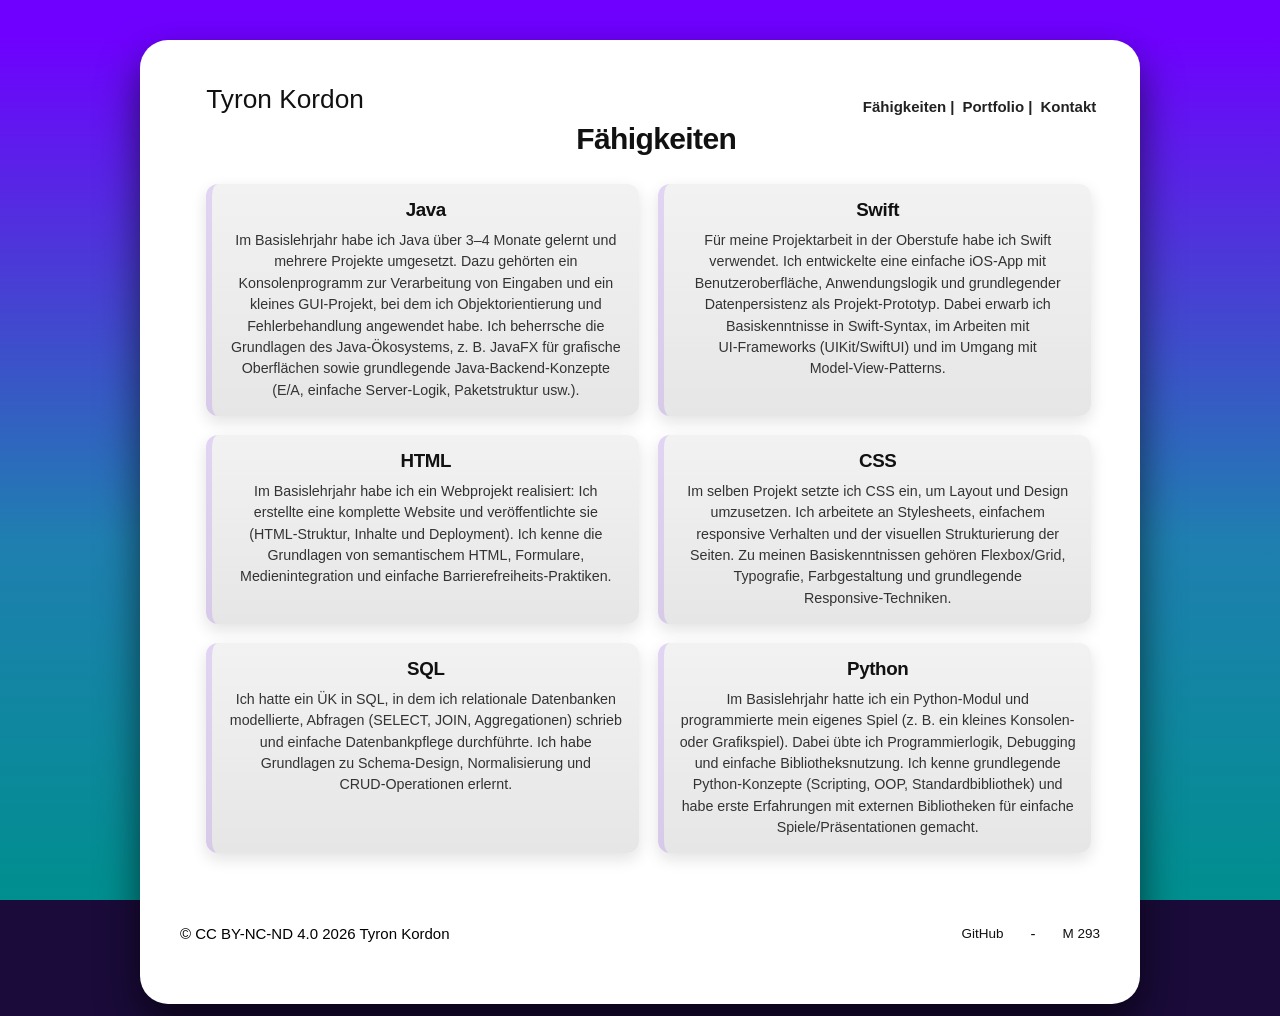
==== commit f822d45f: "fix: resolve semantic, accessibility and CSS issues across all pages - Replace <h3> with <span> in h" ====
--- a/Fähigkeiten.html
+++ b/Fähigkeiten.html
@@ -2,14 +2,15 @@
 <html lang="de">
   <head>
     <meta charset="utf-8" />
-    <meta name="viewport" content="width=device-width, initial-scale=1" />
+    <meta name="viewport" content="width=device-width, initial-scale=1.0" />
     <link rel="stylesheet" href="css/styles.css" />
+    <link rel="icon" href="assets/favicon.svg" type="image/svg+xml" />
     <title>Tyron Kordon - Fähigkeiten</title>
   </head>
   <body class="index-page">
 
    <header>
-      <a href="index.html"><h3 class="header-title">Tyron Kordon</h3></a>
+      <a href="index.html"><span class="header-title">Tyron Kordon</span></a>
       <button class="hamburger" id="hamburger" aria-label="Menü öffnen" aria-expanded="false">
         <span></span>
         <span></span>
--- a/css/styles.css
+++ b/css/styles.css
@@ -159,6 +159,17 @@
   text-decoration: underline;
 }
 
+.instagram-link {
+  text-decoration: none;
+  color: #111;
+  font-weight: 500;
+}
+
+.instagram-link:hover {
+  color: #111;
+  text-decoration: underline;
+}
+
 /* Footer small text + spacing for mobile */
 .footer-left p,
 .footer-center a,
@@ -173,12 +184,6 @@
 }
 
 /* Spread footer links on larger viewports so they don't sit too centered */
-.footer-right .footer-links {
-  display: flex;
-  align-items: center;
-  gap: 0.6rem;
-}
-
 @media (min-width: 800px) {
   .footer-right .footer-links {
     gap: 1.2rem;
